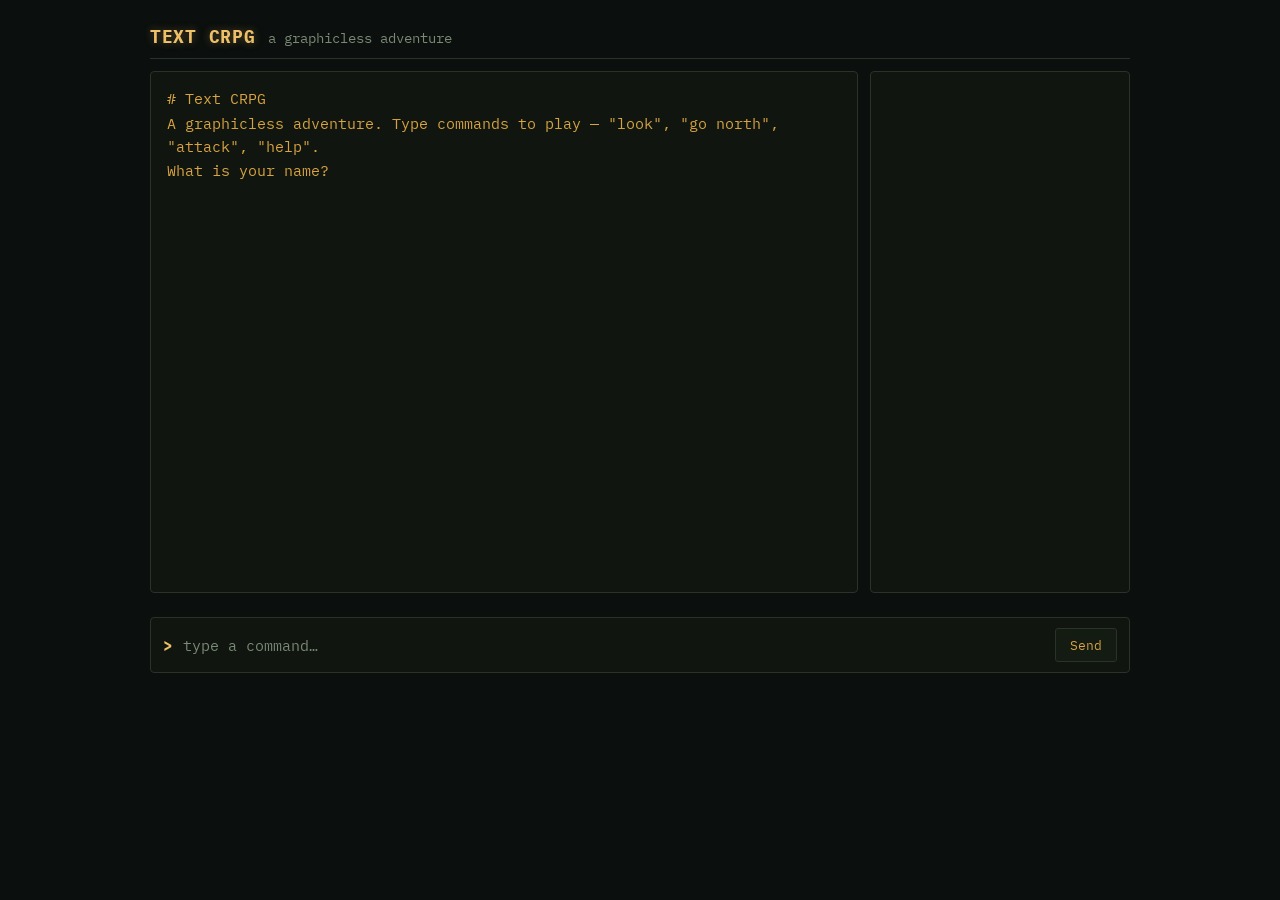
==== rpg/index.html @ 5aa5cc3e "RPG" ====
<!DOCTYPE html>
<html lang="en">
<head>
<meta charset="UTF-8">
<meta name="viewport" content="width=device-width, initial-scale=1.0">
<title>Text CRPG</title>
<link rel="preconnect" href="https://fonts.googleapis.com">
<link rel="preconnect" href="https://fonts.gstatic.com" crossorigin>
<link href="https://fonts.googleapis.com/css2?family=IBM+Plex+Mono:wght@400;500;600;700&display=swap" rel="stylesheet">
<link rel="stylesheet" href="style.css">
</head>
<body>
  <div id="crt">
    <div id="app">
      <header id="app-header">
        <span class="title">TEXT CRPG</span>
        <span class="subtitle">a graphicless adventure</span>
      </header>

      <div id="main">
        <div id="log-panel">
          <div id="log" aria-live="polite"></div>
        </div>
        <aside id="sidebar"></aside>
      </div>

      <div id="chips"></div>

      <form id="input-form" autocomplete="off">
        <span class="prompt">&gt;</span>
        <input id="input" type="text" autocomplete="off" spellcheck="false" placeholder="type a command…" />
        <button type="submit">Send</button>
      </form>
    </div>
  </div>

  <script type="module" src="js/main.js"></script>
</body>
</html>
---- rpg/style.css ----
:root {
  --bg: #0b0f0d;
  --panel: #10160f;
  --panel-raised: #141b12;
  --border: #2a3327;
  --text: #d9a441;
  --text-bright: #f0c169;
  --text-dim: #7a8a76;
  --bad: #c1524e;
  --good: #7fae74;
  --warn: #cf9a4a;
  --font: 'IBM Plex Mono', ui-monospace, 'SFMono-Regular', Menlo, Consolas, monospace;
}

* { box-sizing: border-box; }

html, body {
  height: 100%;
  margin: 0;
  background: var(--bg);
  color: var(--text);
  font-family: var(--font);
}

#crt {
  min-height: 100vh;
  display: flex;
  justify-content: center;
  padding: 24px 16px;
  position: relative;
}

#crt::before {
  content: '';
  position: fixed;
  inset: 0;
  pointer-events: none;
  background: repeating-linear-gradient(
    to bottom,
    rgba(0,0,0,0) 0px,
    rgba(0,0,0,0) 2px,
    rgba(0,0,0,0.12) 3px
  );
  mix-blend-mode: multiply;
  opacity: 0.5;
}

#app {
  width: 100%;
  max-width: 980px;
  display: flex;
  flex-direction: column;
  gap: 12px;
}

#app-header {
  display: flex;
  align-items: baseline;
  gap: 12px;
  border-bottom: 1px solid var(--border);
  padding-bottom: 10px;
}

.title {
  font-weight: 700;
  font-size: 1.15rem;
  letter-spacing: 0.04em;
  color: var(--text-bright);
  text-shadow: 0 0 8px rgba(240, 193, 105, 0.35);
}

.subtitle {
  color: var(--text-dim);
  font-size: 0.85rem;
}

#main {
  display: grid;
  grid-template-columns: 1fr 260px;
  gap: 12px;
  min-height: 0;
}

#log-panel {
  background: var(--panel);
  border: 1px solid var(--border);
  border-radius: 4px;
  padding: 16px;
  height: 58vh;
  overflow: hidden;
}

#log {
  height: 100%;
  overflow-y: auto;
  font-size: 0.92rem;
  line-height: 1.55;
  padding-right: 6px;
}

#log::-webkit-scrollbar,
#sidebar::-webkit-scrollbar { width: 8px; }
#log::-webkit-scrollbar-thumb,
#sidebar::-webkit-scrollbar-thumb { background: var(--border); border-radius: 4px; }

.entry { white-space: pre-wrap; margin-bottom: 2px; }
.entry.echo { color: var(--text-dim); }
.entry.good { color: var(--good); }
.entry.bad { color: var(--bad); }
.entry.warn { color: var(--warn); font-weight: 600; }
.entry.flavor { color: var(--text-dim); font-style: italic; }

#sidebar {
  background: var(--panel);
  border: 1px solid var(--border);
  border-radius: 4px;
  padding: 14px;
  height: 58vh;
  overflow-y: auto;
  font-size: 0.85rem;
}

.sheet-block {
  border-bottom: 1px solid var(--border);
  padding: 10px 0;
}
.sheet-block:last-child { border-bottom: none; }

.sheet-name { color: var(--text-bright); font-weight: 700; font-size: 1rem; }
.sheet-sub { color: var(--text-dim); margin-top: 3px; }

.bar-label { margin-top: 8px; margin-bottom: 3px; color: var(--text-dim); font-size: 0.8rem; }
.bar {
  height: 8px;
  background: var(--panel-raised);
  border: 1px solid var(--border);
  border-radius: 3px;
  overflow: hidden;
}
.bar-fill { height: 100%; }
.bar-fill.hp { background: var(--bad); }
.bar-fill.mp { background: #5b8bb0; }

.inv {
  font-family: var(--font);
  font-size: 0.8rem;
  color: var(--text-dim);
  white-space: pre-wrap;
  margin: 4px 0 0;
}

#chips {
  display: flex;
  flex-wrap: wrap;
  gap: 8px;
}

.chip {
  background: var(--panel-raised);
  border: 1px solid var(--border);
  color: var(--text);
  font-family: var(--font);
  font-size: 0.8rem;
  padding: 5px 10px;
  border-radius: 3px;
  cursor: pointer;
}
.chip:hover { border-color: var(--text); color: var(--text-bright); }

#input-form {
  display: flex;
  align-items: center;
  gap: 8px;
  background: var(--panel);
  border: 1px solid var(--border);
  border-radius: 4px;
  padding: 10px 12px;
}

.prompt { color: var(--text-bright); font-weight: 700; }

#input {
  flex: 1;
  background: transparent;
  border: none;
  outline: none;
  color: var(--text-bright);
  font-family: var(--font);
  font-size: 0.95rem;
}
#input::placeholder { color: var(--text-dim); }

#input-form button {
  background: var(--panel-raised);
  border: 1px solid var(--border);
  color: var(--text);
  font-family: var(--font);
  padding: 7px 14px;
  border-radius: 3px;
  cursor: pointer;
}
#input-form button:hover { border-color: var(--text); color: var(--text-bright); }

@media (max-width: 720px) {
  #main { grid-template-columns: 1fr; }
  #log-panel, #sidebar { height: auto; }
  #log { height: 46vh; }
  #sidebar { max-height: 26vh; }
}
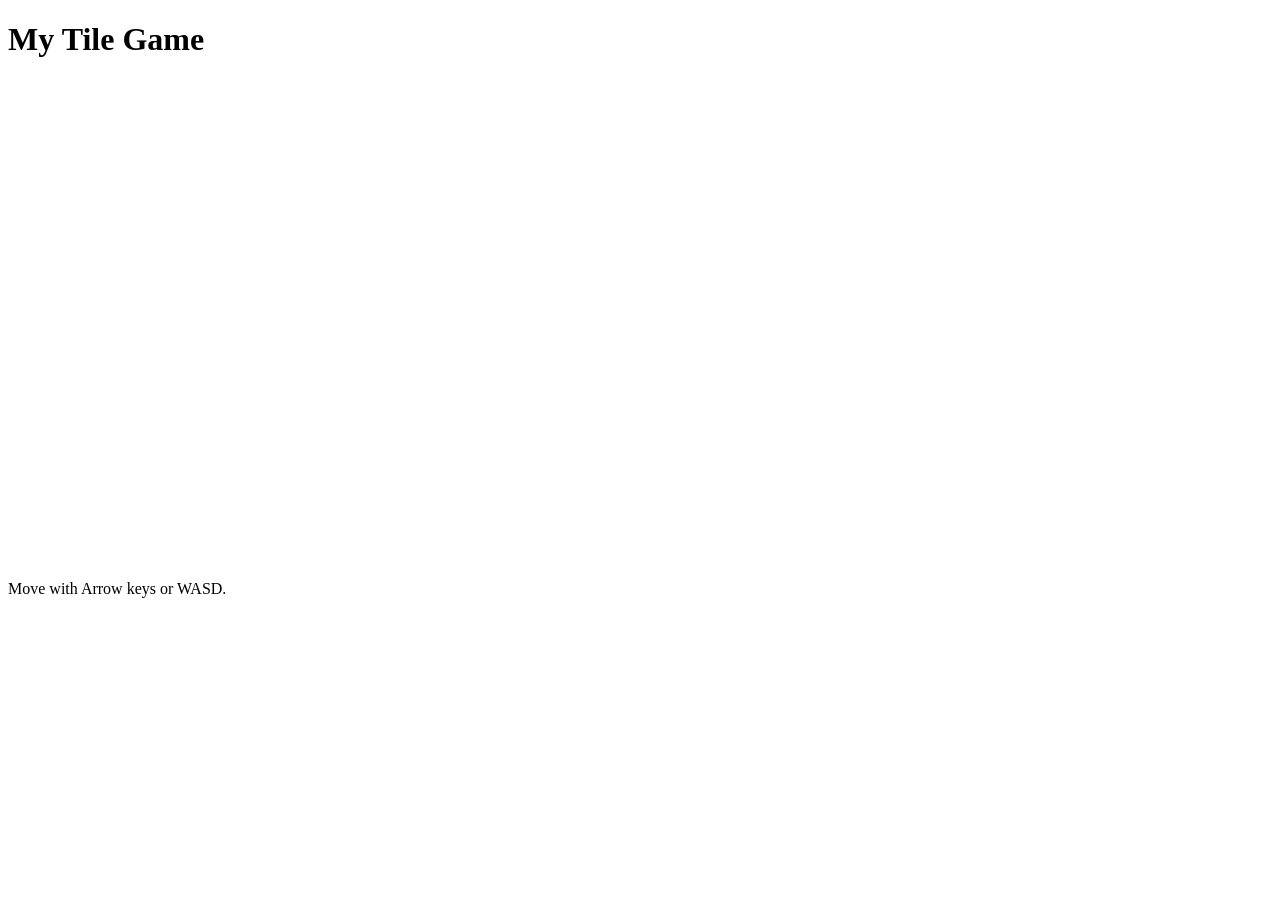
==== commit e977fadf: "New Game" ====
--- a/rpg/index.html
+++ b/rpg/index.html
@@ -1,39 +1,19 @@
 <!DOCTYPE html>
 <html lang="en">
 <head>
-<meta charset="UTF-8">
-<meta name="viewport" content="width=device-width, initial-scale=1.0">
-<title>Text CRPG</title>
-<link rel="preconnect" href="https://fonts.googleapis.com">
-<link rel="preconnect" href="https://fonts.gstatic.com" crossorigin>
-<link href="https://fonts.googleapis.com/css2?family=IBM+Plex+Mono:wght@400;500;600;700&display=swap" rel="stylesheet">
-<link rel="stylesheet" href="style.css">
+  <meta charset="UTF-8" />
+  <meta name="viewport" content="width=device-width, initial-scale=1.0" />
+  <title>Tile Game</title>
+  <link rel="stylesheet" href="css/style.css" />
 </head>
 <body>
-  <div id="crt">
-    <div id="app">
-      <header id="app-header">
-        <span class="title">TEXT CRPG</span>
-        <span class="subtitle">a graphicless adventure</span>
-      </header>
+  <h1>My Tile Game</h1>
+  <canvas id="game" width="640" height="480"></canvas>
+  <p>Move with Arrow keys or WASD.</p>
 
-      <div id="main">
-        <div id="log-panel">
-          <div id="log" aria-live="polite"></div>
-        </div>
-        <aside id="sidebar"></aside>
-      </div>
-
-      <div id="chips"></div>
-
-      <form id="input-form" autocomplete="off">
-        <span class="prompt">&gt;</span>
-        <input id="input" type="text" autocomplete="off" spellcheck="false" placeholder="type a command…" />
-        <button type="submit">Send</button>
-      </form>
-    </div>
-  </div>
-
-  <script type="module" src="js/main.js"></script>
+  <!-- Order matters: tileset and maps must load before game.js runs -->
+  <script src="js/tileset.js"></script>
+  <script src="js/maps.js"></script>
+  <script src="js/game.js"></script>
 </body>
 </html>
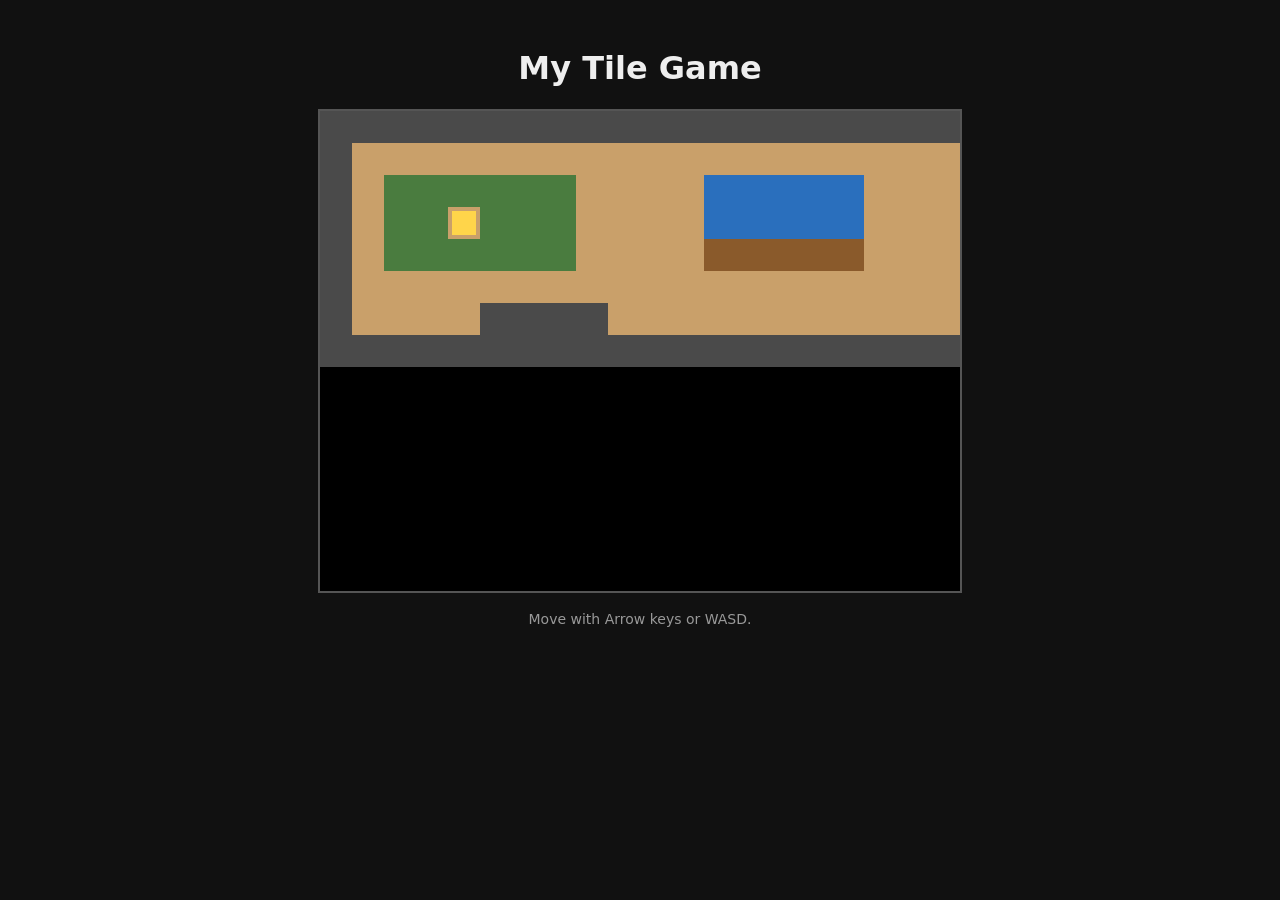
==== commit ccd9d384: "Update" ====
--- a/rpg/index.html
+++ b/rpg/index.html
@@ -4,7 +4,7 @@
   <meta charset="UTF-8" />
   <meta name="viewport" content="width=device-width, initial-scale=1.0" />
   <title>Tile Game</title>
-  <link rel="stylesheet" href="css/style.css" />
+  <link rel="stylesheet" href="style.css" />
 </head>
 <body>
   <h1>My Tile Game</h1>
@@ -12,8 +12,8 @@
   <p>Move with Arrow keys or WASD.</p>
 
   <!-- Order matters: tileset and maps must load before game.js runs -->
-  <script src="js/tileset.js"></script>
-  <script src="js/maps.js"></script>
-  <script src="js/game.js"></script>
+  <script src="tileset.js"></script>
+  <script src="maps.js"></script>
+  <script src="game.js"></script>
 </body>
 </html>
--- a/rpg/style.css
+++ b/rpg/style.css
@@ -0,0 +1,18 @@
+body {
+  background: #111;
+  color: #eee;
+  font-family: system-ui, sans-serif;
+  text-align: center;
+  padding: 20px;
+}
+
+canvas {
+  background: #000;
+  border: 2px solid #555;
+  image-rendering: pixelated; /* keeps pixel art sprites crisp when scaled */
+}
+
+p {
+  color: #999;
+  font-size: 14px;
+}
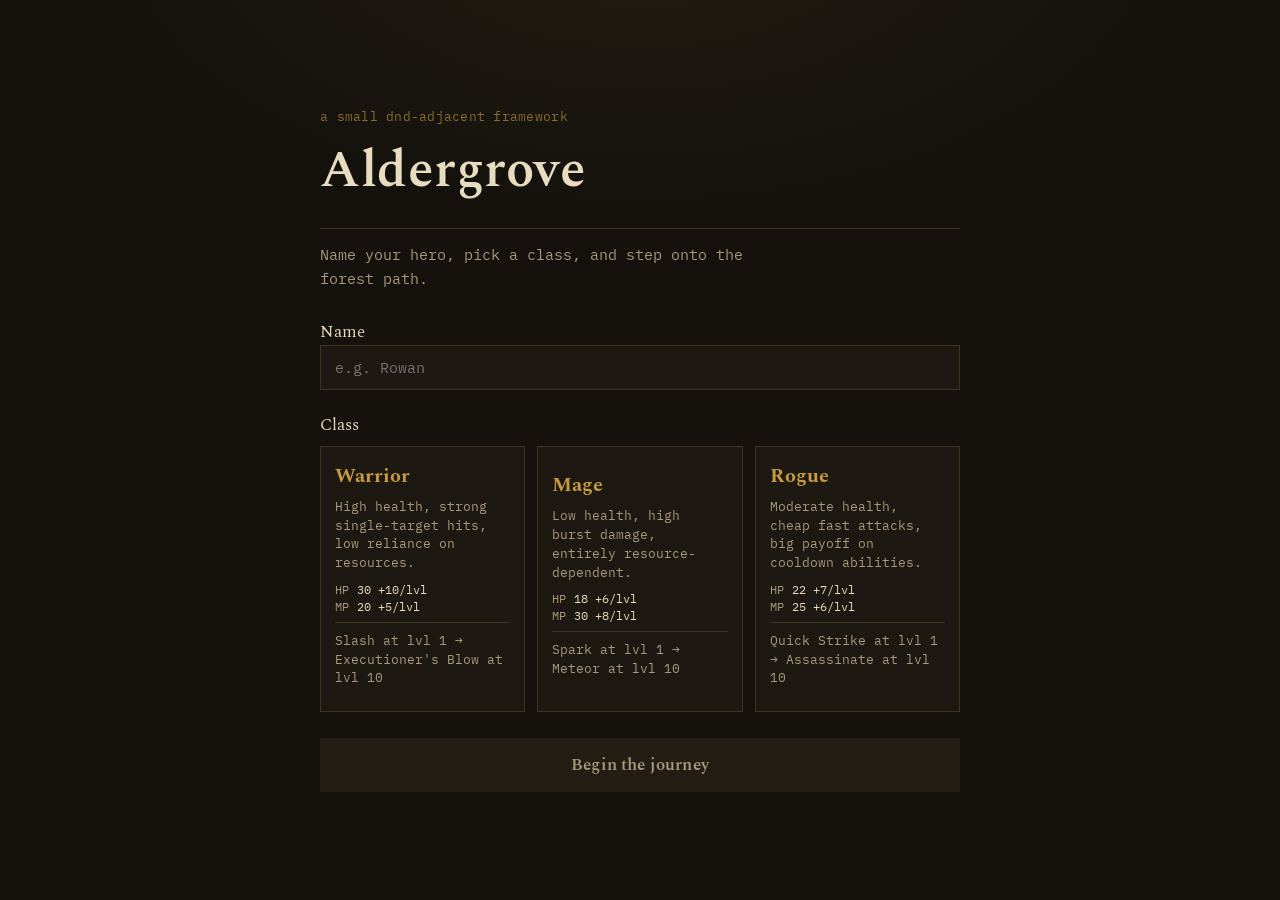
==== commit 2210b133: "Update game" ====
--- a/rpg/index.html
+++ b/rpg/index.html
@@ -1,19 +1,84 @@
 <!DOCTYPE html>
 <html lang="en">
 <head>
-  <meta charset="UTF-8" />
-  <meta name="viewport" content="width=device-width, initial-scale=1.0" />
-  <title>Tile Game</title>
-  <link rel="stylesheet" href="style.css" />
+<meta charset="UTF-8" />
+<meta name="viewport" content="width=device-width, initial-scale=1.0" />
+<title>Aldergrove — a text adventure framework</title>
+<link rel="preconnect" href="https://fonts.googleapis.com">
+<link href="https://fonts.googleapis.com/css2?family=Spectral:wght@400;500;600&family=IBM+Plex+Mono:wght@400;500;600&display=swap" rel="stylesheet">
+<link rel="stylesheet" href="css/style.css" />
 </head>
 <body>
-  <h1>My Tile Game</h1>
-  <canvas id="game" width="640" height="480"></canvas>
-  <p>Move with Arrow keys or WASD.</p>
 
-  <!-- Order matters: tileset and maps must load before game.js runs -->
-  <script src="tileset.js"></script>
-  <script src="maps.js"></script>
-  <script src="game.js"></script>
+<div id="setup-screen" class="screen">
+  <div class="setup-card">
+    <p class="eyebrow">a small dnd-adjacent framework</p>
+    <h1>Aldergrove</h1>
+    <p class="tagline">Name your hero, pick a class, and step onto the forest path.</p>
+
+    <label class="field-label" for="hero-name">Name</label>
+    <input id="hero-name" class="text-input" type="text" placeholder="e.g. Rowan" maxlength="24" autocomplete="off" />
+
+    <p class="field-label">Class</p>
+    <div id="class-grid" class="class-grid"></div>
+
+    <button id="begin-btn" class="begin-btn" disabled>Begin the journey</button>
+  </div>
+</div>
+
+<div id="game-screen" class="screen hidden">
+  <header class="topbar">
+    <span class="topbar-title">Aldergrove</span>
+    <span class="topbar-location" id="sb-location">—</span>
+  </header>
+
+  <main class="game-layout">
+    <section class="log-column">
+      <div id="log" class="log" aria-live="polite"></div>
+      <form id="command-form" class="command-form" autocomplete="off">
+        <span class="prompt-caret">›</span>
+        <input id="command-input" class="command-input" type="text" placeholder="type a command… (try: help)" autocomplete="off" />
+      </form>
+    </section>
+
+    <aside class="sidebar">
+      <div class="sb-block">
+        <div class="sb-header-row">
+          <span id="sb-name" class="sb-name">—</span>
+          <span id="sb-class-level" class="sb-class-level">—</span>
+        </div>
+        <div class="bar-row">
+          <div class="bar hp-bar"><div id="sb-hp-fill" class="bar-fill"></div></div>
+          <span id="sb-hp-text" class="bar-text">0/0 HP</span>
+        </div>
+        <div id="sb-resource-row" class="bar-row hidden">
+          <div class="bar resource-bar"><div id="sb-resource-fill" class="bar-fill"></div></div>
+          <span id="sb-resource-text" class="bar-text">0/0</span>
+        </div>
+        <div class="bar-row">
+          <div class="bar xp-bar"><div id="sb-xp-fill" class="bar-fill"></div></div>
+          <span id="sb-xp-text" class="bar-text">0 XP</span>
+        </div>
+      </div>
+
+      <div class="sb-block">
+        <h2 class="sb-heading">Abilities</h2>
+        <ul id="sb-abilities" class="sb-list"></ul>
+      </div>
+
+      <div class="sb-block">
+        <h2 class="sb-heading">Inventory</h2>
+        <ul id="sb-inventory" class="sb-list"></ul>
+      </div>
+
+      <div class="sb-block">
+        <h2 class="sb-heading">Quest log</h2>
+        <ul id="sb-quests" class="sb-list quest-list"></ul>
+      </div>
+    </aside>
+  </main>
+</div>
+
+<script type="module" src="js/main.js"></script>
 </body>
 </html>
--- a/rpg/css/style.css
+++ b/rpg/css/style.css
@@ -0,0 +1,304 @@
+/* ---- tokens ------------------------------------------------------- */
+:root {
+  --bg: #15120e;
+  --panel: #1d1811;
+  --panel-raised: #241d14;
+  --parchment: #e7dcc0;
+  --muted: #a79a7e;
+  --gold: #c69a3d;
+  --gold-dim: #8a6d2c;
+  --teal: #5c8b83;
+  --crimson: #a4453f;
+  --border: #3c3324;
+
+  --font-display: 'Spectral', Georgia, serif;
+  --font-mono: 'IBM Plex Mono', ui-monospace, Consolas, monospace;
+}
+
+* { box-sizing: border-box; }
+
+html, body {
+  height: 100%;
+  margin: 0;
+  background: var(--bg);
+  color: var(--parchment);
+  font-family: var(--font-mono);
+}
+
+body {
+  background-image:
+    radial-gradient(ellipse 900px 500px at 50% -10%, rgba(198, 154, 61, 0.08), transparent 60%);
+}
+
+.hidden { display: none !important; }
+
+/* ---- setup screen --------------------------------------------------- */
+.screen { min-height: 100vh; }
+
+#setup-screen {
+  display: flex;
+  align-items: center;
+  justify-content: center;
+  padding: 32px 20px;
+}
+
+.setup-card {
+  width: 100%;
+  max-width: 640px;
+}
+
+.eyebrow {
+  margin: 0 0 6px;
+  color: var(--gold-dim);
+  font-family: var(--font-mono);
+  font-size: 13px;
+  letter-spacing: 0.02em;
+}
+
+.setup-card h1 {
+  margin: 0 0 8px;
+  font-family: var(--font-display);
+  font-weight: 600;
+  font-size: 52px;
+  letter-spacing: 0.01em;
+  color: var(--parchment);
+  border-bottom: 1px solid var(--border);
+  padding-bottom: 18px;
+}
+
+.tagline {
+  margin: 14px 0 28px;
+  color: var(--muted);
+  font-size: 15px;
+  line-height: 1.6;
+  max-width: 52ch;
+}
+
+.field-label {
+  font-family: var(--font-display);
+  font-size: 17px;
+  color: var(--parchment);
+  margin: 22px 0 8px;
+}
+
+.text-input {
+  width: 100%;
+  background: var(--panel);
+  border: 1px solid var(--border);
+  color: var(--parchment);
+  font-family: var(--font-mono);
+  font-size: 15px;
+  padding: 12px 14px;
+  outline: none;
+}
+.text-input:focus { border-color: var(--gold-dim); }
+
+.class-grid {
+  display: grid;
+  grid-template-columns: repeat(3, 1fr);
+  gap: 12px;
+  margin-top: 8px;
+}
+
+.class-card {
+  text-align: left;
+  background: var(--panel);
+  border: 1px solid var(--border);
+  color: var(--parchment);
+  padding: 14px;
+  cursor: pointer;
+  font-family: var(--font-mono);
+  transition: border-color 0.15s ease, background 0.15s ease;
+}
+.class-card:hover { border-color: var(--gold-dim); }
+.class-card.selected {
+  border-color: var(--gold);
+  background: var(--panel-raised);
+  box-shadow: inset 0 0 0 1px var(--gold);
+}
+
+.class-card h3 {
+  margin: 0 0 6px;
+  font-family: var(--font-display);
+  font-size: 20px;
+  color: var(--gold);
+}
+
+.class-card p {
+  margin: 0 0 10px;
+  font-size: 12.5px;
+  line-height: 1.5;
+  color: var(--muted);
+}
+
+.class-card dl {
+  display: grid;
+  grid-template-columns: auto 1fr;
+  gap: 2px 8px;
+  margin: 0 0 8px;
+  font-size: 12px;
+}
+.class-card dt { color: var(--muted); }
+.class-card dd { margin: 0; color: var(--parchment); }
+
+.ability-preview {
+  font-size: 11.5px;
+  color: var(--teal);
+  border-top: 1px solid var(--border);
+  padding-top: 8px;
+  margin-top: 8px !important;
+}
+
+.begin-btn {
+  margin-top: 26px;
+  width: 100%;
+  background: var(--gold);
+  color: #1a1408;
+  border: none;
+  padding: 14px;
+  font-family: var(--font-display);
+  font-weight: 600;
+  font-size: 17px;
+  cursor: pointer;
+  letter-spacing: 0.01em;
+}
+.begin-btn:disabled {
+  background: var(--panel-raised);
+  color: var(--muted);
+  cursor: not-allowed;
+}
+.begin-btn:not(:disabled):hover { background: #d6ab4c; }
+
+/* ---- game screen ------------------------------------------------- */
+#game-screen { display: flex; flex-direction: column; height: 100vh; }
+
+.topbar {
+  display: flex;
+  align-items: baseline;
+  justify-content: space-between;
+  padding: 14px 22px;
+  border-bottom: 1px solid var(--border);
+  background: var(--panel);
+}
+.topbar-title {
+  font-family: var(--font-display);
+  font-size: 20px;
+  color: var(--gold);
+  letter-spacing: 0.02em;
+}
+.topbar-location {
+  font-family: var(--font-mono);
+  font-size: 13px;
+  color: var(--muted);
+}
+
+.game-layout {
+  flex: 1;
+  display: grid;
+  grid-template-columns: 1fr 320px;
+  min-height: 0;
+}
+
+.log-column {
+  display: flex;
+  flex-direction: column;
+  min-height: 0;
+  border-right: 1px solid var(--border);
+}
+
+.log {
+  flex: 1;
+  overflow-y: auto;
+  padding: 18px 22px;
+  font-size: 14px;
+  line-height: 1.65;
+  white-space: pre-wrap;
+}
+
+.log-line { color: var(--parchment); }
+.log-line:empty { display: none; }
+
+.command-form {
+  display: flex;
+  align-items: center;
+  gap: 10px;
+  border-top: 1px solid var(--border);
+  padding: 12px 22px;
+  background: var(--panel);
+}
+.prompt-caret { color: var(--gold); font-size: 16px; }
+.command-input {
+  flex: 1;
+  background: transparent;
+  border: none;
+  outline: none;
+  color: var(--parchment);
+  font-family: var(--font-mono);
+  font-size: 14px;
+}
+.command-input::placeholder { color: var(--muted); }
+
+/* ---- sidebar -------------------------------------------------------- */
+.sidebar {
+  overflow-y: auto;
+  padding: 18px;
+  background: var(--panel);
+}
+
+.sb-block {
+  border: 1px solid var(--border);
+  padding: 14px;
+  margin-bottom: 14px;
+  background: var(--panel-raised);
+}
+
+.sb-header-row {
+  display: flex;
+  justify-content: space-between;
+  align-items: baseline;
+  margin-bottom: 10px;
+}
+.sb-name { font-family: var(--font-display); font-size: 19px; color: var(--parchment); }
+.sb-class-level { font-size: 12px; color: var(--gold); }
+
+.bar-row { display: flex; align-items: center; gap: 10px; margin-top: 6px; }
+.bar {
+  flex: 1;
+  height: 7px;
+  background: #100d09;
+  border: 1px solid var(--border);
+  overflow: hidden;
+}
+.bar-fill { height: 100%; width: 0%; transition: width 0.25s ease; }
+.hp-bar .bar-fill { background: var(--crimson); }
+.resource-bar .bar-fill { background: var(--teal); }
+.xp-bar .bar-fill { background: var(--gold); }
+.bar-text { font-size: 11px; color: var(--muted); min-width: 88px; text-align: right; }
+
+.sb-heading {
+  margin: 0 0 8px;
+  font-family: var(--font-display);
+  font-size: 15px;
+  color: var(--gold);
+  border-bottom: 1px solid var(--border);
+  padding-bottom: 6px;
+}
+
+.sb-list { list-style: none; margin: 0; padding: 0; font-size: 12.5px; }
+.sb-list li { padding: 4px 0; color: var(--parchment); border-bottom: 1px dotted var(--border); }
+.sb-list li:last-child { border-bottom: none; }
+.gold-line { color: var(--gold) !important; }
+
+.quest-list .quest-title { font-family: var(--font-display); color: var(--parchment); font-size: 13.5px; margin-top: 6px; }
+.quest-list li { border-bottom: none; padding: 2px 0; }
+.quest-obj { color: var(--muted); font-size: 12px; padding-left: 6px; }
+.quest-obj.done { color: var(--teal); }
+.quest-empty { color: var(--muted); }
+
+/* ---- responsive ---------------------------------------------------- */
+@media (max-width: 860px) {
+  .class-grid { grid-template-columns: 1fr; }
+  .game-layout { grid-template-columns: 1fr; grid-template-rows: 1fr auto; }
+  .sidebar { border-top: 1px solid var(--border); max-height: 40vh; }
+  .log-column { border-right: none; }
+}
